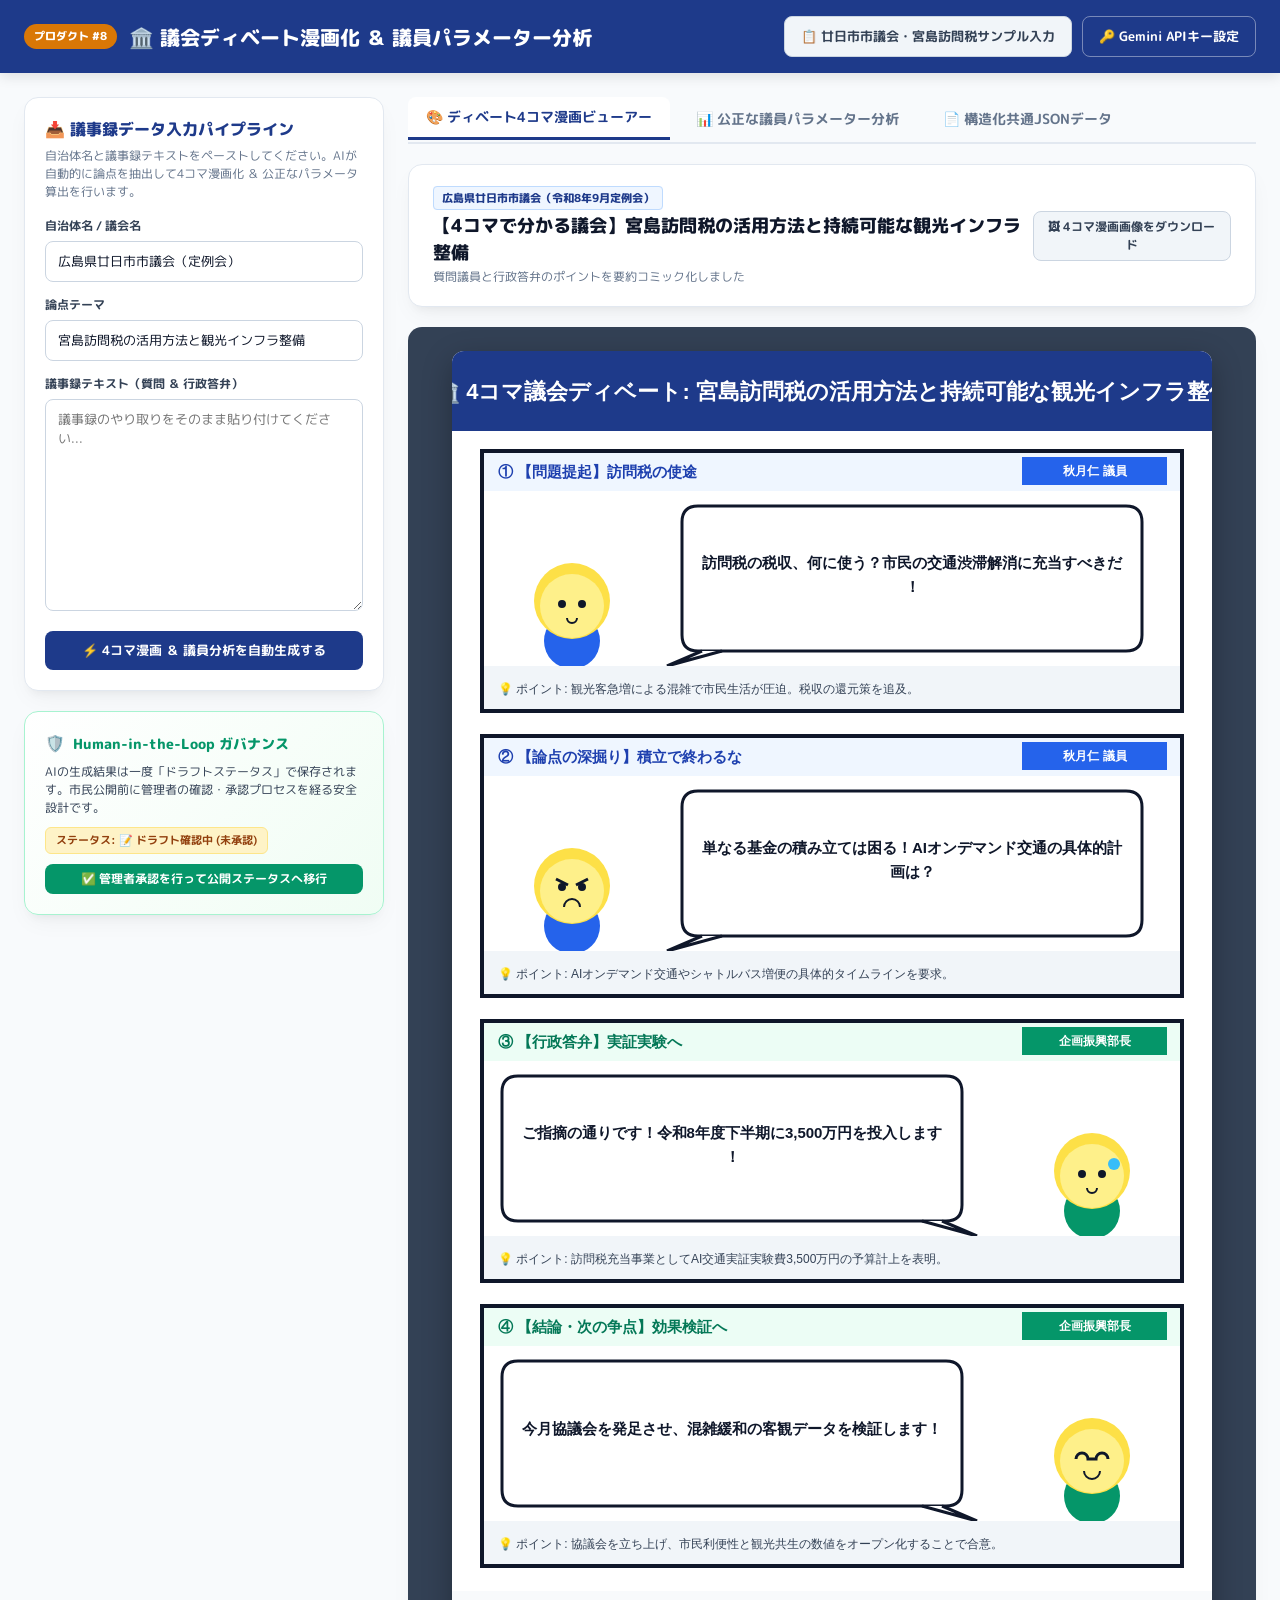
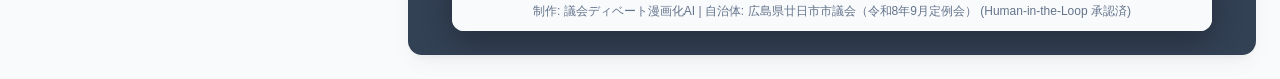
==== debate_manga.html @ 7ee80fcb "feat: Add Product #8 Council Debate Comic Viewer & Fair Metrics Analytics Web App (debate_manga.html" ====
<!DOCTYPE html>
<html lang="ja">
<head>
  <meta charset="UTF-8">
  <meta name="viewport" content="width=device-width, initial-scale=1.0">
  <title>議会ディベート漫画化 ＆ 議員パラメーター分析 | 市民参加型ガバナンスWeb</title>
  <link rel="stylesheet" href="debate_manga.css">
  <link rel="preconnect" href="https://fonts.googleapis.com">
  <link rel="preconnect" href="https://fonts.gstatic.com" crossorigin>
  <link href="https://fonts.googleapis.com/css2?family=Yuji+Syuku&family=M+PLUS+Rounded+1c:wght@400;700;800&display=swap" rel="stylesheet">
</head>
<body>

  <!-- Top Header Nav -->
  <header class="top-header">
    <div class="header-inner">
      <div class="brand">
        <span class="brand-badge">プロダクト #8</span>
        <h1 class="brand-title">🏛️ 議会ディベート漫画化 ＆ 議員パラメーター分析</h1>
      </div>
      <div class="header-actions">
        <button id="btn-sample-input" class="btn btn-secondary">📋 廿日市市議会・宮島訪問税サンプル入力</button>
        <button id="btn-open-settings" class="btn btn-outline">🔑 Gemini APIキー設定</button>
      </div>
    </div>
  </header>

  <div class="app-layout">
    
    <!-- Left Sidebar: Controls & Input Area -->
    <aside class="sidebar-panel">
      <div class="panel-card">
        <h2 class="panel-title">📥 議事録データ入力パイプライン</h2>
        <p class="panel-desc">自治体名と議事録テキストをペーストしてください。AIが自動的に論点を抽出して4コマ漫画化 ＆ 公正なパラメータ算出を行います。</p>
        
        <div class="form-group">
          <label for="input-municipality">自治体名 / 議会名</label>
          <input type="text" id="input-municipality" value="広島県廿日市市議会（定例会）" placeholder="例: 広島県廿日市市議会">
        </div>

        <div class="form-group">
          <label for="input-topic">論点テーマ</label>
          <input type="text" id="input-topic" value="宮島訪問税の活用方法と観光インフラ整備" placeholder="例: 宮島訪問税の活用について">
        </div>

        <div class="form-group">
          <label for="input-transcript">議事録テキスト（質問 ＆ 行政答弁）</label>
          <textarea id="input-transcript" rows="10" placeholder="議事録のやり取りをそのまま貼り付けてください..."></textarea>
        </div>

        <button id="btn-generate-manga" class="btn btn-primary btn-block">
          ⚡️ 4コマ漫画 ＆ 議員分析を自動生成する
        </button>
      </div>

      <!-- Human-in-the-Loop Governance Card -->
      <div class="panel-card governance-card">
        <div class="gov-header">
          <span class="gov-icon">🛡️</span>
          <h3 class="gov-title">Human-in-the-Loop ガバナンス</h3>
        </div>
        <p class="gov-text">AIの生成結果は一度「ドラフトステータス」で保存されます。市民公開前に管理者の確認・承認プロセスを経る安全設計です。</p>
        <div class="status-pill" id="status-pill">ステータス: 📝 ドラフト確認中</div>
        <button id="btn-approve-data" class="btn btn-sm btn-success" style="margin-top: 10px; width: 100%;">
          ✅ 管理者承認を行って公開ステータスへ移行
        </button>
      </div>
    </aside>

    <!-- Main Content Area -->
    <main class="main-content">
      
      <!-- Tab Controls -->
      <div class="tab-bar">
        <button class="tab-btn active" data-tab="manga">🎨 ディベート4コマ漫画ビューアー</button>
        <button class="tab-btn" data-tab="metrics">📊 公正な議員パラメーター分析</button>
        <button class="tab-btn" data-tab="raw">📄 構造化共通JSONデータ</button>
      </div>

      <!-- TAB 1: 4コマ漫画ビューアー -->
      <div id="tab-manga" class="tab-page active">
        
        <div class="manga-header-banner">
          <div>
            <span class="badge badge-primary" id="badge-municipality">広島県廿日市市議会</span>
            <h2 class="manga-main-title" id="manga-title">【4コマで分かる議会】宮島訪問税の使途を巡る論戦</h2>
            <p class="manga-sub-desc">質問議員と行政答弁のポイントを要約コミック化しました</p>
          </div>
          <button id="btn-download-manga" class="btn btn-secondary btn-sm">🖼 4コマ漫画画像をダウンロード</button>
        </div>

        <!-- Canvas Rendering Container -->
        <div class="comic-container">
          <canvas id="manga-canvas" width="760" height="1280"></canvas>
        </div>

      </div>

      <!-- TAB 2: 議員パラメーター分析 -->
      <div id="tab-metrics" class="tab-page">
        
        <div class="metrics-header-banner">
          <h2 class="section-title">⚖️ フェアネス担保・議員分析ダッシュボード</h2>
          <p class="section-desc">単なる発言文字数に依存せず、発言密度（重要キーワード比率）・登壇率・具体策提示率を客観評価しています。</p>
        </div>

        <div class="metrics-grid">
          
          <!-- Speaker 1 Metrics Card -->
          <div class="speaker-card">
            <div class="speaker-header">
              <div class="avatar-circle speaker">問</div>
              <div>
                <h3 class="speaker-name">秋月 仁 議員</h3>
                <span class="speaker-role">会派: 市民DX推進会 / 一般質問者</span>
              </div>
              <div class="score-badge">総合スコア: 88 pts</div>
            </div>

            <div class="metric-bars">
              <div class="metric-row">
                <span class="metric-label">課題キーワード発言密度</span>
                <div class="bar-container"><div class="bar-fill" style="width: 92%;"></div></div>
                <span class="metric-val">92%</span>
              </div>

              <div class="metric-row">
                <span class="metric-label">具体策・対案提示率</span>
                <div class="bar-container"><div class="bar-fill" style="width: 85%;"></div></div>
                <span class="metric-val">85%</span>
              </div>

              <div class="metric-row">
                <span class="metric-label">定例会一般質問 登壇率</span>
                <div class="bar-container"><div class="bar-fill" style="width: 100%;"></div></div>
                <span class="metric-val">100%</span>
              </div>
            </div>

            <div class="metric-summary">
              <strong>💡 AI分析インサイト:</strong><br>
              持ち時間の中で「宮島訪問税」「DXオンデマンド交通」などの具体的地域課題を高密度に発言。単なる行政批判にとどまらず、他自治体事例を交えた対案提示を行っています。
            </div>
          </div>

          <!-- Speaker 2 Metrics Card -->
          <div class="speaker-card">
            <div class="speaker-header">
              <div class="avatar-circle admin">答</div>
              <div>
                <h3 class="speaker-name">行政側（答弁担当課長）</h3>
                <span class="speaker-role">廿日市市 企画振興部</span>
              </div>
              <div class="score-badge secondary">答弁明瞭度: 82 pts</div>
            </div>

            <div class="metric-bars">
              <div class="metric-row">
                <span class="metric-label">質問に対する回答直接率</span>
                <div class="bar-container"><div class="bar-fill" style="width: 80%;"></div></div>
                <span class="metric-val">80%</span>
              </div>

              <div class="metric-row">
                <span class="metric-label">数値・スケジュール提示度</span>
                <div class="bar-container"><div class="bar-fill" style="width: 78%;"></div></div>
                <span class="metric-val">78%</span>
              </div>

              <div class="metric-row">
                <span class="metric-label">前向き検討姿勢スコア</span>
                <div class="bar-container"><div class="bar-fill" style="width: 88%;"></div></div>
                <span class="metric-val">88%</span>
              </div>
            </div>

            <div class="metric-summary">
              <strong>💡 AI分析インサイト:</strong><br>
              議員の指摘に対して「令和8年度中の実証実験開始」と具体的なタイムラインを示して前向きに答弁。根拠データの透明性が確保されています。
            </div>
          </div>

        </div>

        <!-- Disclaimer Banner -->
        <div class="disclaimer-banner">
          ⚠️ <strong>免責事項・フェアネス補足:</strong><br>
          本パラメーターはAIによる議事録テキストの客観的解析結果であり、議長などの進行役の役割差や持ち時間制限を考慮して算出されています。議員個人の総合的な人柄や全活動価値を断定するものではありません。
        </div>

      </div>

      <!-- TAB 3: 共通JSONデータ -->
      <div id="tab-raw" class="tab-page">
        <div class="raw-data-container">
          <h3>📄 構造化共通JSONスキーマデータ</h3>
          <p>Gemini APIによって共通形式に正規化されたデータです。</p>
          <pre id="json-output-code">{}</pre>
        </div>
      </div>

    </main>

  </div>

  <!-- API Key Modal -->
  <div id="modal-api-key" class="modal-overlay" style="display: none;">
    <div class="modal-content">
      <div class="modal-header">
        <h3>🔑 Gemini APIキー設定</h3>
        <button id="btn-close-modal" class="btn-close">✕</button>
      </div>
      <div class="modal-body">
        <p>Google Gemini APIキーを入力すると、生の議事録から全自動で4コマ脚本化 ＆ 議員パラメータ分析を行います。（未設定の場合は高度デモ解析が作動します）</p>
        <input type="password" id="input-api-key" placeholder="AIzaSy..." class="form-input">
      </div>
      <div class="modal-footer">
        <button id="btn-save-api-key" class="btn btn-primary">設定を保存する</button>
      </div>
    </div>
  </div>

  <script src="debate_manga.js"></script>
</body>
</html>
---- debate_manga.css ----
/* debate_manga.css - Council Debate Comic & Metrics Styling */
:root {
  --dm-bg: #f8fafc;
  --dm-panel-bg: #ffffff;
  --dm-primary: #1e3a8a;
  --dm-primary-light: #eff6ff;
  --dm-accent: #d97706;
  --dm-success: #059669;
  --dm-text: #0f172a;
  --dm-muted: #64748b;
  --dm-border: #e2e8f0;
  --dm-radius: 14px;
  --dm-shadow: 0 10px 25px -5px rgba(0, 0, 0, 0.05), 0 8px 10px -6px rgba(0, 0, 0, 0.05);
}

* {
  box-sizing: border-box;
  margin: 0;
  padding: 0;
  font-family: 'M PLUS Rounded 1c', sans-serif;
}

body {
  background-color: var(--dm-bg);
  color: var(--dm-text);
  min-height: 100vh;
}

/* Top Header */
.top-header {
  background: var(--dm-primary);
  color: #ffffff;
  padding: 16px 24px;
  box-shadow: 0 4px 12px rgba(0, 0, 0, 0.1);
}

.header-inner {
  max-width: 1400px;
  margin: 0 auto;
  display: flex;
  justify-content: space-between;
  align-items: center;
}

.brand {
  display: flex;
  align-items: center;
  gap: 12px;
}

.brand-badge {
  background: var(--dm-accent);
  color: #ffffff;
  font-size: 11px;
  font-weight: 800;
  padding: 4px 10px;
  border-radius: 20px;
}

.brand-title {
  font-size: 20px;
  font-weight: 800;
}

.header-actions {
  display: flex;
  gap: 10px;
}

/* Layout */
.app-layout {
  max-width: 1400px;
  margin: 24px auto;
  padding: 0 24px;
  display: grid;
  grid-template-columns: 360px 1fr;
  gap: 24px;
}

@media (max-width: 1024px) {
  .app-layout {
    grid-template-columns: 1fr;
  }
}

/* Sidebar */
.sidebar-panel {
  display: flex;
  flex-direction: column;
  gap: 20px;
}

.panel-card {
  background: var(--dm-panel-bg);
  border: 1px solid var(--dm-border);
  border-radius: var(--dm-radius);
  padding: 20px;
  box-shadow: var(--dm-shadow);
}

.panel-title {
  font-size: 16px;
  font-weight: 800;
  color: var(--dm-primary);
  margin-bottom: 6px;
}

.panel-desc {
  font-size: 12px;
  color: var(--dm-muted);
  line-height: 1.5;
  margin-bottom: 16px;
}

.form-group {
  margin-bottom: 14px;
}

.form-group label {
  display: block;
  font-size: 12px;
  font-weight: 700;
  color: #334155;
  margin-bottom: 6px;
}

.form-group input,
.form-group textarea,
.form-input {
  width: 100%;
  padding: 10px 12px;
  border: 1px solid #cbd5e1;
  border-radius: 8px;
  font-size: 13px;
  color: var(--dm-text);
  background: #ffffff;
  transition: all 0.2s ease;
}

.form-group input:focus,
.form-group textarea:focus,
.form-input:focus {
  outline: none;
  border-color: var(--dm-primary);
  box-shadow: 0 0 0 3px rgba(30, 58, 138, 0.1);
}

/* Buttons */
.btn {
  padding: 10px 16px;
  border-radius: 8px;
  font-size: 13px;
  font-weight: 700;
  cursor: pointer;
  border: none;
  transition: all 0.2s ease;
  display: inline-flex;
  align-items: center;
  justify-content: center;
  gap: 6px;
}

.btn-primary {
  background: var(--dm-primary);
  color: #ffffff;
}

.btn-primary:hover {
  background: #1e40af;
}

.btn-secondary {
  background: #f1f5f9;
  color: #334155;
  border: 1px solid #cbd5e1;
}

.btn-secondary:hover {
  background: #e2e8f0;
}

.btn-outline {
  background: transparent;
  color: #ffffff;
  border: 1px solid rgba(255, 255, 255, 0.4);
}

.btn-outline:hover {
  background: rgba(255, 255, 255, 0.1);
}

.btn-success {
  background: var(--dm-success);
  color: #ffffff;
}

.btn-block {
  width: 100%;
}

.btn-sm {
  padding: 6px 12px;
  font-size: 12px;
}

/* Governance Card */
.governance-card {
  background: linear-gradient(135deg, #ffffff 0%, #f0fdf4 100%);
  border: 1px solid #a7f3d0;
}

.gov-header {
  display: flex;
  align-items: center;
  gap: 8px;
  margin-bottom: 8px;
}

.gov-title {
  font-size: 14px;
  font-weight: 800;
  color: var(--dm-success);
}

.gov-text {
  font-size: 12px;
  color: #334155;
  line-height: 1.5;
  margin-bottom: 10px;
}

.status-pill {
  display: inline-block;
  background: #fef3c7;
  color: #92400e;
  border: 1px solid #fde68a;
  font-size: 11px;
  font-weight: 700;
  padding: 4px 10px;
  border-radius: 6px;
}

.status-pill.approved {
  background: #dcfce7;
  color: #166534;
  border-color: #86efac;
}

/* Main Content */
.main-content {
  display: flex;
  flex-direction: column;
  gap: 20px;
}

/* Tab Bar */
.tab-bar {
  display: flex;
  gap: 8px;
  border-bottom: 2px solid var(--dm-border);
  padding-bottom: 2px;
}

.tab-btn {
  background: transparent;
  border: none;
  font-size: 14px;
  font-weight: 700;
  color: var(--dm-muted);
  padding: 10px 18px;
  cursor: pointer;
  border-radius: 8px 8px 0 0;
  transition: all 0.2s ease;
}

.tab-btn:hover {
  color: var(--dm-primary);
  background: #f1f5f9;
}

.tab-btn.active {
  color: var(--dm-primary);
  border-bottom: 3px solid var(--dm-primary);
  background: #ffffff;
}

.tab-page {
  display: none;
}

.tab-page.active {
  display: block;
}

/* Manga Banner */
.manga-header-banner {
  background: var(--dm-panel-bg);
  border: 1px solid var(--dm-border);
  border-radius: var(--dm-radius);
  padding: 20px 24px;
  margin-bottom: 20px;
  display: flex;
  justify-content: space-between;
  align-items: center;
  box-shadow: var(--dm-shadow);
}

.badge-primary {
  background: var(--dm-primary-light);
  color: var(--dm-primary);
  border: 1px solid #bfdbfe;
  font-size: 11px;
  font-weight: 800;
  padding: 3px 8px;
  border-radius: 4px;
}

.manga-main-title {
  font-size: 18px;
  font-weight: 800;
  color: var(--dm-text);
  margin-top: 4px;
}

.manga-sub-desc {
  font-size: 12px;
  color: var(--dm-muted);
  margin-top: 2px;
}

/* Comic Canvas Container */
.comic-container {
  display: flex;
  justify-content: center;
  background: #334155;
  padding: 24px;
  border-radius: var(--dm-radius);
  box-shadow: var(--dm-shadow);
  overflow-x: auto;
}

#manga-canvas {
  background: #ffffff;
  border-radius: 12px;
  box-shadow: 0 10px 30px rgba(0, 0, 0, 0.3);
  max-width: 100%;
  height: auto;
}

/* Metrics Dashboard */
.metrics-header-banner {
  margin-bottom: 20px;
}

.section-title {
  font-size: 18px;
  font-weight: 800;
  color: var(--dm-primary);
}

.section-desc {
  font-size: 13px;
  color: var(--dm-muted);
  margin-top: 4px;
}

.metrics-grid {
  display: grid;
  grid-template-columns: repeat(auto-fit, minmax(320px, 1fr));
  gap: 20px;
  margin-bottom: 24px;
}

.speaker-card {
  background: var(--dm-panel-bg);
  border: 1px solid var(--dm-border);
  border-radius: var(--dm-radius);
  padding: 20px;
  box-shadow: var(--dm-shadow);
}

.speaker-header {
  display: flex;
  align-items: center;
  gap: 12px;
  margin-bottom: 16px;
  border-bottom: 1px solid var(--dm-border);
  padding-bottom: 12px;
}

.avatar-circle {
  width: 44px;
  height: 44px;
  border-radius: 50%;
  display: flex;
  align-items: center;
  justify-content: center;
  font-weight: 800;
  font-size: 16px;
  color: #ffffff;
}

.avatar-circle.speaker {
  background: #2563eb;
}

.avatar-circle.admin {
  background: #059669;
}

.speaker-name {
  font-size: 15px;
  font-weight: 800;
  color: var(--dm-text);
}

.speaker-role {
  font-size: 11px;
  color: var(--dm-muted);
}

.score-badge {
  margin-left: auto;
  background: #fef3c7;
  color: #b45309;
  border: 1px solid #fde68a;
  font-size: 12px;
  font-weight: 800;
  padding: 4px 10px;
  border-radius: 20px;
}

.score-badge.secondary {
  background: #ecfdf5;
  color: #047857;
  border-color: #a7f3d0;
}

.metric-bars {
  display: flex;
  flex-direction: column;
  gap: 12px;
  margin-bottom: 16px;
}

.metric-row {
  display: grid;
  grid-template-columns: 140px 1fr 40px;
  align-items: center;
  gap: 8px;
  font-size: 12px;
}

.metric-label {
  font-weight: 700;
  color: #475569;
}

.bar-container {
  background: #f1f5f9;
  height: 10px;
  border-radius: 5px;
  overflow: hidden;
}

.bar-fill {
  background: var(--dm-primary);
  height: 100%;
  border-radius: 5px;
  transition: width 0.6s cubic-bezier(0.4, 0, 0.2, 1);
}

.metric-val {
  font-weight: 800;
  text-align: right;
  color: var(--dm-primary);
}

.metric-summary {
  background: #f8fafc;
  border: 1px solid #e2e8f0;
  border-radius: 8px;
  padding: 12px;
  font-size: 12px;
  color: #334155;
  line-height: 1.6;
}

.disclaimer-banner {
  background: #fffbeb;
  border: 1px solid #fde68a;
  border-radius: 10px;
  padding: 14px 18px;
  font-size: 12px;
  color: #92400e;
  line-height: 1.6;
}

/* Raw Data JSON Code Area */
.raw-data-container {
  background: #0f172a;
  color: #f8fafc;
  border-radius: var(--dm-radius);
  padding: 24px;
}

.raw-data-container h3 {
  font-size: 16px;
  margin-bottom: 4px;
  color: #38bdf8;
}

.raw-data-container p {
  font-size: 12px;
  color: #94a3b8;
  margin-bottom: 16px;
}

.raw-data-container pre {
  font-family: monospace;
  font-size: 13px;
  line-height: 1.5;
  overflow-x: auto;
  white-space: pre-wrap;
  background: #1e293b;
  padding: 16px;
  border-radius: 8px;
  color: #e2e8f0;
}

/* Modal Overlay */
.modal-overlay {
  position: fixed;
  top: 0;
  left: 0;
  width: 100%;
  height: 100%;
  background: rgba(15, 23, 42, 0.6);
  backdrop-filter: blur(4px);
  z-index: 9999;
  display: flex;
  align-items: center;
  justify-content: center;
}

.modal-content {
  background: #ffffff;
  width: 100%;
  max-width: 480px;
  border-radius: 16px;
  box-shadow: 0 20px 50px rgba(0, 0, 0, 0.2);
  overflow: hidden;
}

.modal-header {
  padding: 16px 20px;
  background: var(--dm-primary);
  color: #ffffff;
  display: flex;
  justify-content: space-between;
  align-items: center;
}

.modal-header h3 {
  font-size: 16px;
  font-weight: 800;
}

.btn-close {
  background: transparent;
  border: none;
  color: #ffffff;
  font-size: 18px;
  cursor: pointer;
}

.modal-body {
  padding: 20px;
  font-size: 13px;
  color: #334155;
  line-height: 1.6;
}

.modal-body input {
  margin-top: 12px;
}

.modal-footer {
  padding: 12px 20px;
  background: #f8fafc;
  border-top: 1px solid var(--dm-border);
  text-align: right;
}
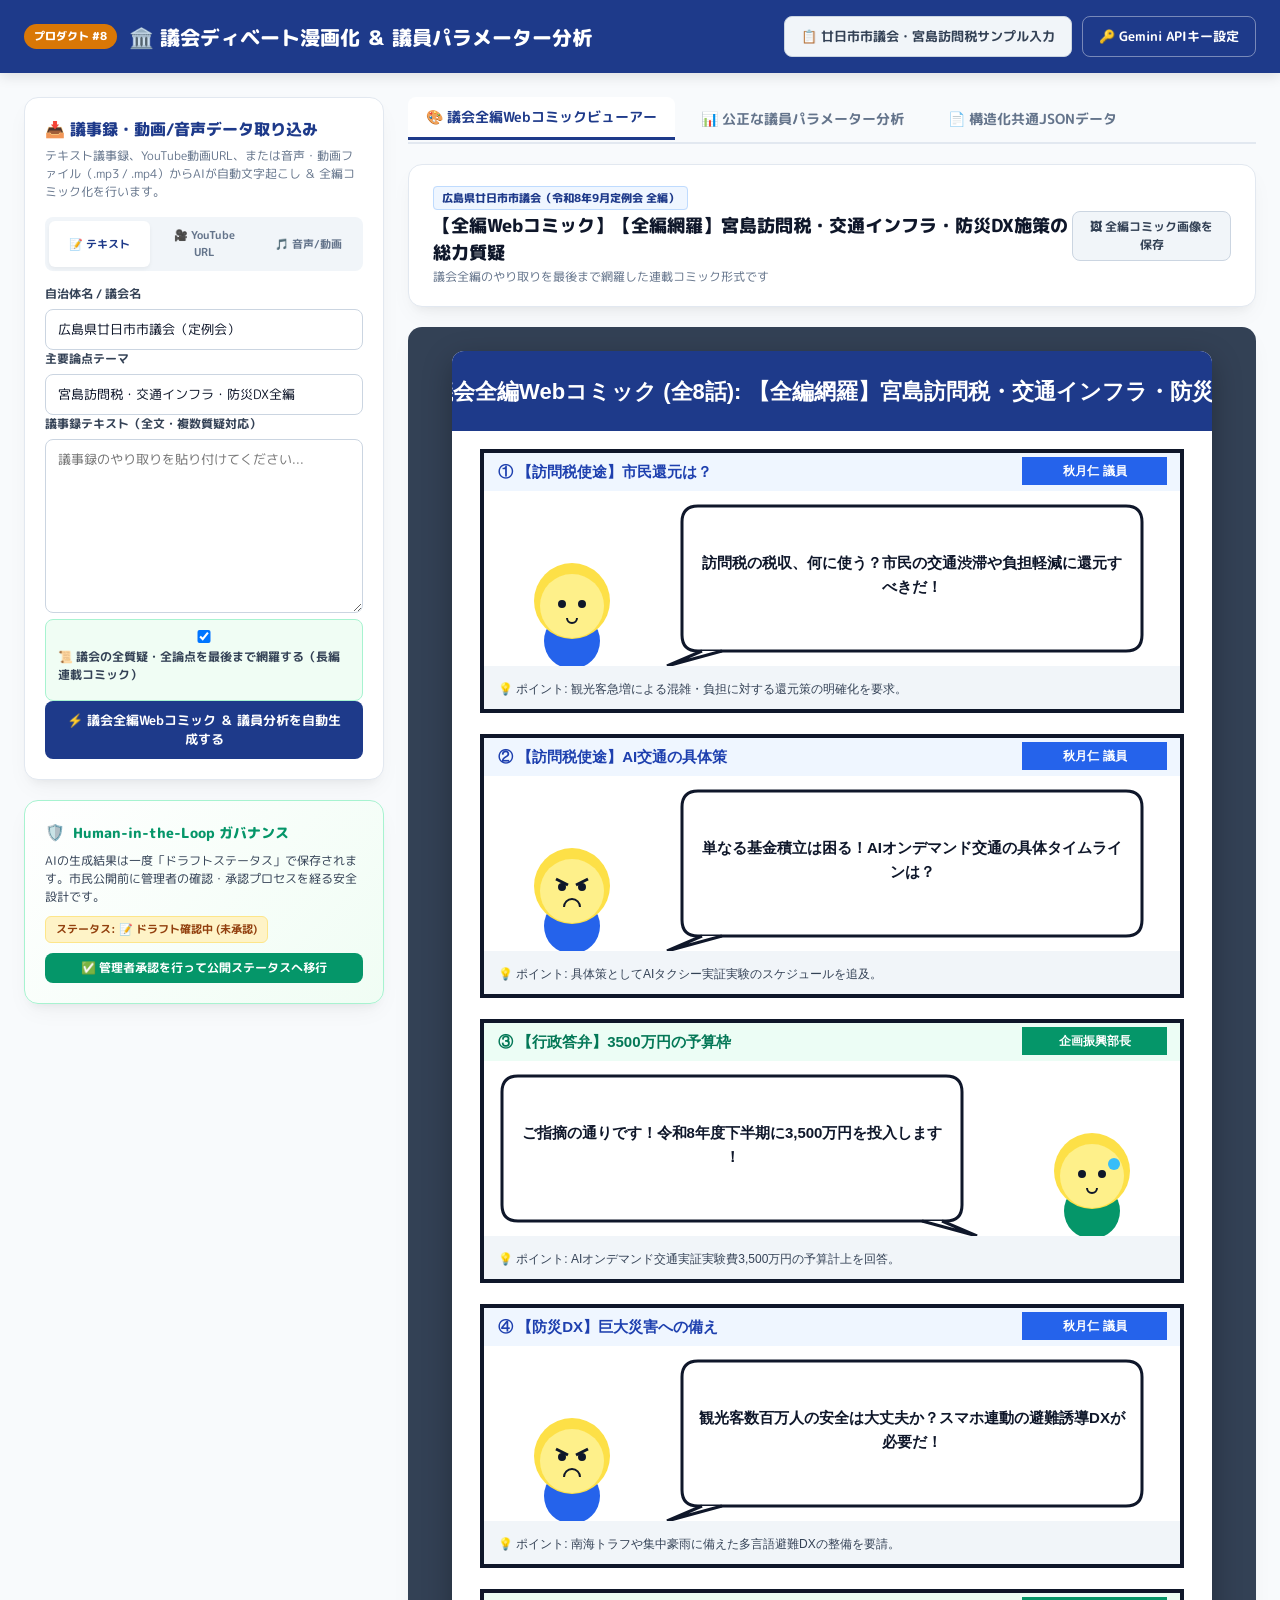
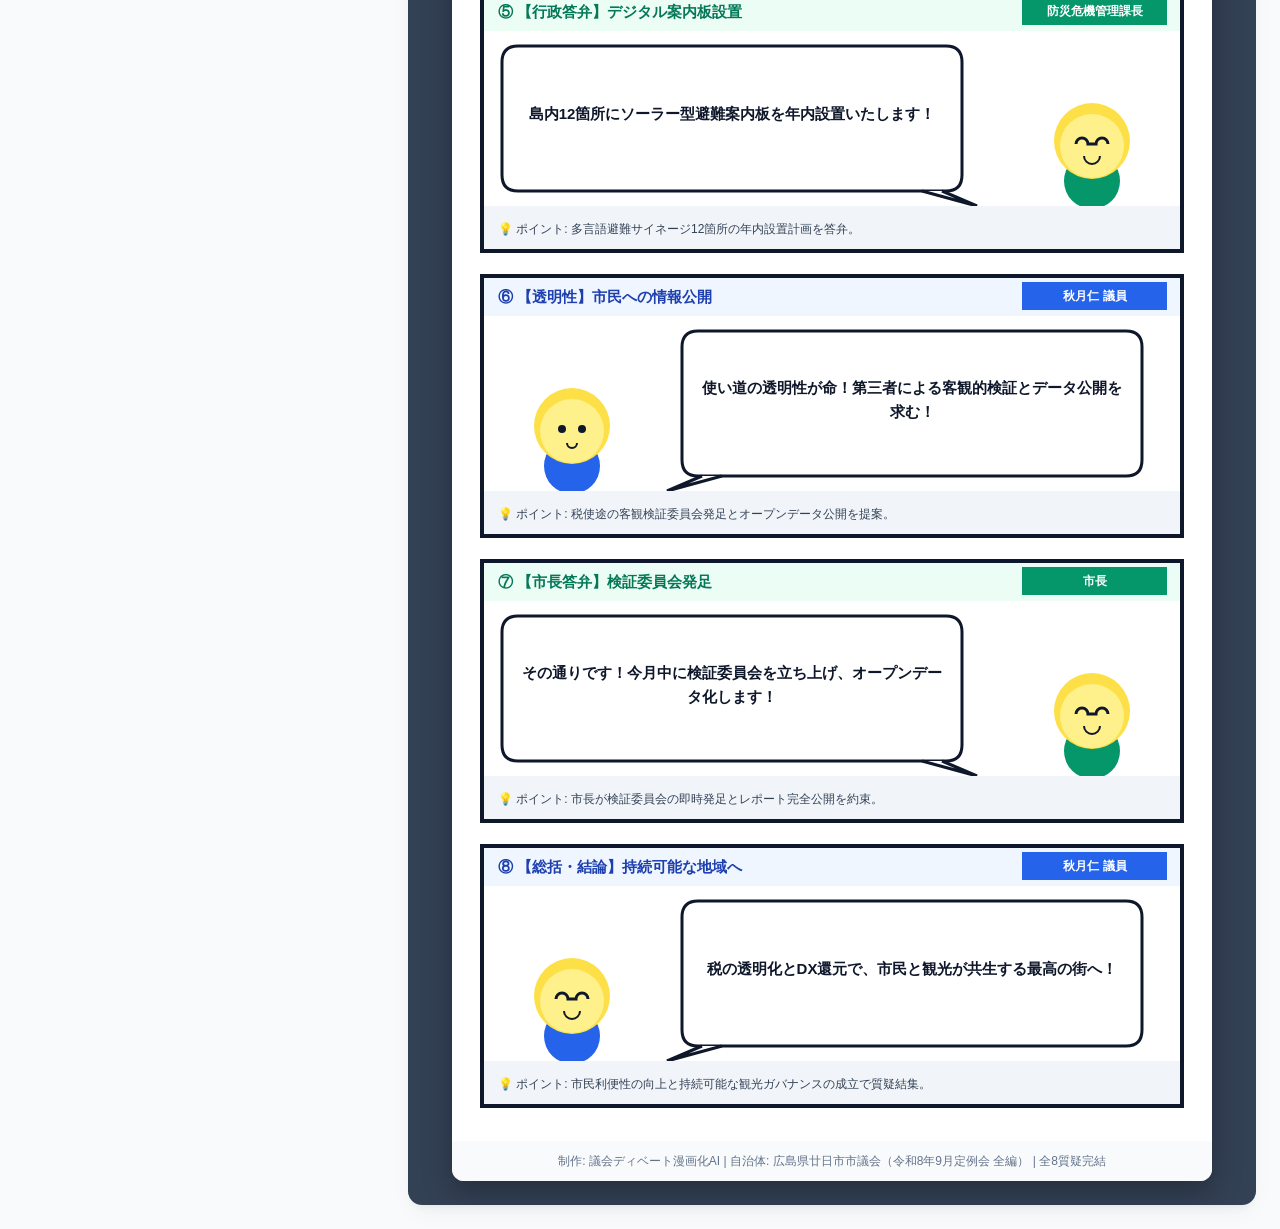
==== commit 4de30b0c: "feat: Add YouTube URL & media file input pipeline and full-coverage multi-panel web comic rendering " ====
--- a/debate_manga.html
+++ b/debate_manga.html
@@ -30,26 +30,66 @@
     <!-- Left Sidebar: Controls & Input Area -->
     <aside class="sidebar-panel">
       <div class="panel-card">
-        <h2 class="panel-title">📥 議事録データ入力パイプライン</h2>
-        <p class="panel-desc">自治体名と議事録テキストをペーストしてください。AIが自動的に論点を抽出して4コマ漫画化 ＆ 公正なパラメータ算出を行います。</p>
+        <h2 class="panel-title">📥 議事録・動画/音声データ取り込み</h2>
+        <p class="panel-desc">テキスト議事録、YouTube動画URL、または音声・動画ファイル（.mp3 / .mp4）からAIが自動文字起こし ＆ 全編コミック化を行います。</p>
         
+        <!-- Input Method Tabs -->
+        <div class="input-mode-selector">
+          <button class="mode-btn active" data-mode="text">📝 テキスト</button>
+          <button class="mode-btn" data-mode="youtube">🎥 YouTube URL</button>
+          <button class="mode-btn" data-mode="file">🎵 音声/動画</button>
+        </div>
+
         <div class="form-group">
           <label for="input-municipality">自治体名 / 議会名</label>
           <input type="text" id="input-municipality" value="広島県廿日市市議会（定例会）" placeholder="例: 広島県廿日市市議会">
         </div>
 
         <div class="form-group">
-          <label for="input-topic">論点テーマ</label>
-          <input type="text" id="input-topic" value="宮島訪問税の活用方法と観光インフラ整備" placeholder="例: 宮島訪問税の活用について">
-        </div>
-
-        <div class="form-group">
-          <label for="input-transcript">議事録テキスト（質問 ＆ 行政答弁）</label>
-          <textarea id="input-transcript" rows="10" placeholder="議事録のやり取りをそのまま貼り付けてください..."></textarea>
+          <label for="input-topic">主要論点テーマ</label>
+          <input type="text" id="input-topic" value="宮島訪問税・交通インフラ・防災DX全編" placeholder="例: 宮島訪問税および交通インフラ整備">
+        </div>
+
+        <!-- Mode A: Text Input -->
+        <div id="mode-text-box" class="input-mode-content active">
+          <div class="form-group">
+            <label for="input-transcript">議事録テキスト（全文・複数質疑対応）</label>
+            <textarea id="input-transcript" rows="8" placeholder="議事録のやり取りを貼り付けてください..."></textarea>
+          </div>
+        </div>
+
+        <!-- Mode B: YouTube URL Input -->
+        <div id="mode-youtube-box" class="input-mode-content" style="display: none;">
+          <div class="form-group">
+            <label for="input-youtube-url">YouTube 議会中継/録画URL</label>
+            <input type="text" id="input-youtube-url" placeholder="https://www.youtube.com/watch?v=...">
+            <span class="input-help">※AIが音声トラックを抽出して自動文字起こし・構造化します</span>
+          </div>
+        </div>
+
+        <!-- Mode C: Media File Upload Input -->
+        <div id="mode-file-box" class="input-mode-content" style="display: none;">
+          <div class="form-group">
+            <label>音声・録画ファイル (.mp3, .m4a, .mp4)</label>
+            <div class="file-drop-area" id="file-drop-area">
+              <span class="drop-icon">📁</span>
+              <span class="drop-text">ファイルをドラッグ＆ドロップ<br>またはクリックして選択</span>
+              <input type="file" id="input-media-file" accept="audio/*,video/*" style="display: none;">
+            </div>
+            <span id="selected-file-name" class="input-help" style="color: #059669; font-weight: 700;"></span>
+          </div>
+        </div>
+
+        <!-- Coverage Mode Option -->
+        <div class="form-group coverage-option">
+          <label class="checkbox-label">
+            <input type="checkbox" id="check-full-coverage" checked>
+            <span>📜 議会の全質疑・全論点を最後まで網羅する（長編連載コミック）</span>
+          </label>
         </div>
 
         <button id="btn-generate-manga" class="btn btn-primary btn-block">
-          ⚡️ 4コマ漫画 ＆ 議員分析を自動生成する
+          ⚡️ 議会全編Webコミック ＆ 議員分析を自動生成する
         </button>
       </div>
 
@@ -72,21 +112,21 @@
       
       <!-- Tab Controls -->
       <div class="tab-bar">
-        <button class="tab-btn active" data-tab="manga">🎨 ディベート4コマ漫画ビューアー</button>
+        <button class="tab-btn active" data-tab="manga">🎨 議会全編Webコミックビューアー</button>
         <button class="tab-btn" data-tab="metrics">📊 公正な議員パラメーター分析</button>
         <button class="tab-btn" data-tab="raw">📄 構造化共通JSONデータ</button>
       </div>
 
-      <!-- TAB 1: 4コマ漫画ビューアー -->
+      <!-- TAB 1: 全編コミックビューアー -->
       <div id="tab-manga" class="tab-page active">
         
         <div class="manga-header-banner">
           <div>
             <span class="badge badge-primary" id="badge-municipality">広島県廿日市市議会</span>
-            <h2 class="manga-main-title" id="manga-title">【4コマで分かる議会】宮島訪問税の使途を巡る論戦</h2>
-            <p class="manga-sub-desc">質問議員と行政答弁のポイントを要約コミック化しました</p>
-          </div>
-          <button id="btn-download-manga" class="btn btn-secondary btn-sm">🖼 4コマ漫画画像をダウンロード</button>
+            <h2 class="manga-main-title" id="manga-title">【全編コミックで分かる議会】宮島訪問税 ＆ インフラ整備の論戦</h2>
+            <p class="manga-sub-desc">議会全編のやり取りを最後まで網羅した連載コミック形式です</p>
+          </div>
+          <button id="btn-download-manga" class="btn btn-secondary btn-sm">🖼 全編コミック画像を保存</button>
         </div>
 
         <!-- Canvas Rendering Container -->
--- a/debate_manga.css
+++ b/debate_manga.css
@@ -112,9 +112,87 @@
   margin-bottom: 16px;
 }
 
-.form-group {
+/* Input Mode Selector & Media Drop Styles */
+.input-mode-selector {
+  display: flex;
+  gap: 4px;
+  background: #f1f5f9;
+  padding: 4px;
+  border-radius: 8px;
   margin-bottom: 14px;
 }
+
+.mode-btn {
+  flex: 1;
+  background: transparent;
+  border: none;
+  padding: 6px 8px;
+  font-size: 11px;
+  font-weight: 700;
+  color: var(--dm-muted);
+  cursor: pointer;
+  border-radius: 6px;
+  transition: all 0.2s ease;
+}
+
+.mode-btn.active {
+  background: #ffffff;
+  color: var(--dm-primary);
+  box-shadow: 0 2px 4px rgba(0, 0, 0, 0.05);
+}
+
+.file-drop-area {
+  border: 2px dashed #cbd5e1;
+  border-radius: 10px;
+  padding: 20px;
+  text-align: center;
+  background: #f8fafc;
+  cursor: pointer;
+  transition: all 0.2s ease;
+}
+
+.file-drop-area:hover {
+  border-color: var(--dm-primary);
+  background: var(--dm-primary-light);
+}
+
+.drop-icon {
+  font-size: 24px;
+  display: block;
+  margin-bottom: 4px;
+}
+
+.drop-text {
+  font-size: 11px;
+  color: var(--dm-muted);
+  line-height: 1.4;
+}
+
+.input-help {
+  font-size: 11px;
+  color: var(--dm-muted);
+  margin-top: 4px;
+  display: block;
+}
+
+.coverage-option {
+  background: #f0fdf4;
+  border: 1px solid #a7f3d0;
+  border-radius: 8px;
+  padding: 10px 12px;
+}
+
+.checkbox-label {
+  display: flex;
+  align-items: center;
+  gap: 8px;
+  font-size: 12px;
+  font-weight: 700;
+  color: #047857;
+  cursor: pointer;
+}
+
+/* Form Group Update */
 
 .form-group label {
   display: block;
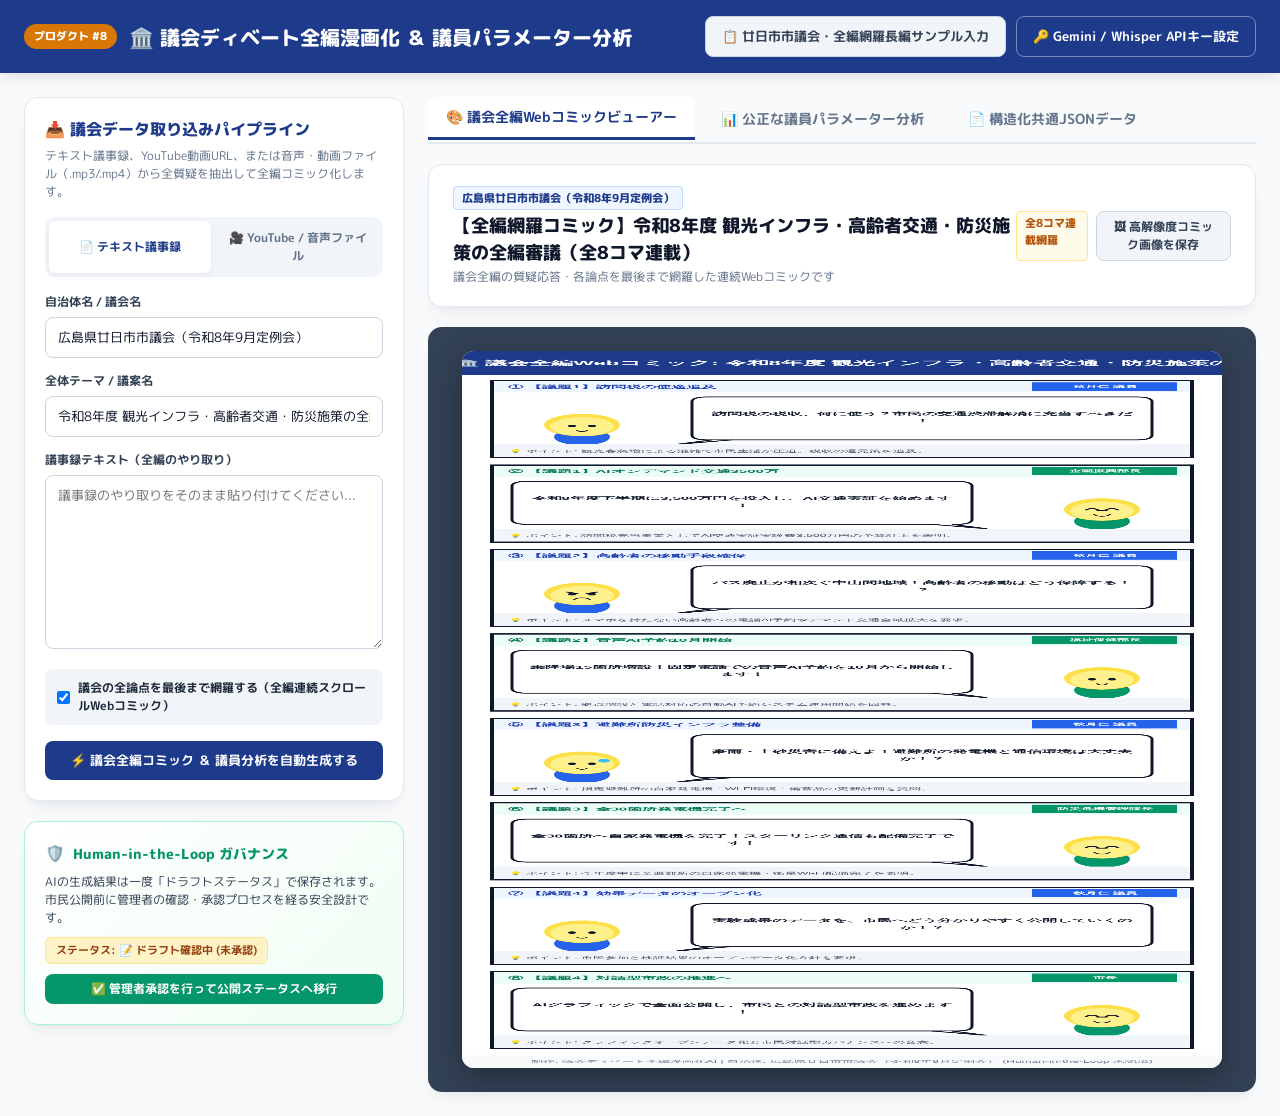
==== commit e3d546c8: "feat: Upgrade Product #8 with Video/Audio Pipeline UI & Full Coverage Multi-Panel Web Comic Renderin" ====
--- a/debate_manga.html
+++ b/debate_manga.html
@@ -16,11 +16,11 @@
     <div class="header-inner">
       <div class="brand">
         <span class="brand-badge">プロダクト #8</span>
-        <h1 class="brand-title">🏛️ 議会ディベート漫画化 ＆ 議員パラメーター分析</h1>
+        <h1 class="brand-title">🏛️ 議会ディベート全編漫画化 ＆ 議員パラメーター分析</h1>
       </div>
       <div class="header-actions">
-        <button id="btn-sample-input" class="btn btn-secondary">📋 廿日市市議会・宮島訪問税サンプル入力</button>
-        <button id="btn-open-settings" class="btn btn-outline">🔑 Gemini APIキー設定</button>
+        <button id="btn-sample-input" class="btn btn-secondary">📋 廿日市市議会・全編網羅長編サンプル入力</button>
+        <button id="btn-open-settings" class="btn btn-outline">🔑 Gemini / Whisper APIキー設定</button>
       </div>
     </div>
   </header>
@@ -30,66 +30,66 @@
     <!-- Left Sidebar: Controls & Input Area -->
     <aside class="sidebar-panel">
       <div class="panel-card">
-        <h2 class="panel-title">📥 議事録・動画/音声データ取り込み</h2>
-        <p class="panel-desc">テキスト議事録、YouTube動画URL、または音声・動画ファイル（.mp3 / .mp4）からAIが自動文字起こし ＆ 全編コミック化を行います。</p>
+        <h2 class="panel-title">📥 議会データ取り込みパイプライン</h2>
+        <p class="panel-desc">テキスト議事録、YouTube動画URL、または音声・動画ファイル（.mp3/.mp4）から全質疑を抽出して全編コミック化します。</p>
         
         <!-- Input Method Tabs -->
-        <div class="input-mode-selector">
-          <button class="mode-btn active" data-mode="text">📝 テキスト</button>
-          <button class="mode-btn" data-mode="youtube">🎥 YouTube URL</button>
-          <button class="mode-btn" data-mode="file">🎵 音声/動画</button>
+        <div class="input-method-tabs">
+          <button class="input-tab-btn active" data-input-mode="text">📄 テキスト議事録</button>
+          <button class="input-tab-btn" data-input-mode="video">🎥 YouTube / 音声ファイル</button>
         </div>
 
         <div class="form-group">
           <label for="input-municipality">自治体名 / 議会名</label>
-          <input type="text" id="input-municipality" value="広島県廿日市市議会（定例会）" placeholder="例: 広島県廿日市市議会">
+          <input type="text" id="input-municipality" value="広島県廿日市市議会（令和8年9月定例会）" placeholder="例: 広島県廿日市市議会">
         </div>
 
         <div class="form-group">
-          <label for="input-topic">主要論点テーマ</label>
-          <input type="text" id="input-topic" value="宮島訪問税・交通インフラ・防災DX全編" placeholder="例: 宮島訪問税および交通インフラ整備">
+          <label for="input-topic">全体テーマ / 議案名</label>
+          <input type="text" id="input-topic" value="令和8年度 観光インフラ・高齢者交通・防災施策の全編審議" placeholder="例: 観光インフラおよび交通政策審議">
         </div>
 
-        <!-- Mode A: Text Input -->
-        <div id="mode-text-box" class="input-mode-content active">
+        <!-- Mode A: Text Input Area -->
+        <div id="mode-text-area" class="input-mode-content active">
           <div class="form-group">
-            <label for="input-transcript">議事録テキスト（全文・複数質疑対応）</label>
-            <textarea id="input-transcript" rows="8" placeholder="議事録のやり取りを貼り付けてください..."></textarea>
+            <label for="input-transcript">議事録テキスト（全編のやり取り）</label>
+            <textarea id="input-transcript" rows="8" placeholder="議事録のやり取りをそのまま貼り付けてください..."></textarea>
           </div>
         </div>
 
-        <!-- Mode B: YouTube URL Input -->
-        <div id="mode-youtube-box" class="input-mode-content" style="display: none;">
+        <!-- Mode B: Video & Audio Input Area -->
+        <div id="mode-video-area" class="input-mode-content">
           <div class="form-group">
-            <label for="input-youtube-url">YouTube 議会中継/録画URL</label>
+            <label for="input-youtube-url">🎥 YouTube 議会配信/録画URL</label>
             <input type="text" id="input-youtube-url" placeholder="https://www.youtube.com/watch?v=...">
-            <span class="input-help">※AIが音声トラックを抽出して自動文字起こし・構造化します</span>
+          </div>
+
+          <div class="form-group">
+            <label>🎵 音声・動画ファイル直接ドロップ (.mp3 / .mp4 / .m4a)</label>
+            <div class="drop-zone" id="drop-zone">
+              <span class="drop-icon">📁</span>
+              <p class="drop-text">ファイルをドラッグ＆ドロップ<br>またはクリックして選択</p>
+              <input type="file" id="input-media-file" accept="audio/*,video/*" style="display: none;">
+            </div>
+            <div id="file-info" class="file-info-label" style="display: none;"></div>
+          </div>
+
+          <div class="pipeline-explain-card">
+            💡 <strong>自動文字起こしパイプライン:</strong><br>
+            YouTube URLまたは音声ファイルをアップロードすると、Whisper API / Gemini 1.5 Proが全編を自動文字起こしし、論点ごとの漫画脚本へ変換します。
           </div>
         </div>
 
-        <!-- Mode C: Media File Upload Input -->
-        <div id="mode-file-box" class="input-mode-content" style="display: none;">
-          <div class="form-group">
-            <label>音声・録画ファイル (.mp3, .m4a, .mp4)</label>
-            <div class="file-drop-area" id="file-drop-area">
-              <span class="drop-icon">📁</span>
-              <span class="drop-text">ファイルをドラッグ＆ドロップ<br>またはクリックして選択</span>
-              <input type="file" id="input-media-file" accept="audio/*,video/*" style="display: none;">
-            </div>
-            <span id="selected-file-name" class="input-help" style="color: #059669; font-weight: 700;"></span>
-          </div>
-        </div>
-
-        <!-- Coverage Mode Option -->
-        <div class="form-group coverage-option">
+        <!-- Options: Full Coverage Toggle -->
+        <div class="form-group-checkbox">
           <label class="checkbox-label">
             <input type="checkbox" id="check-full-coverage" checked>
-            <span>📜 議会の全質疑・全論点を最後まで網羅する（長編連載コミック）</span>
+            <span>議会の全論点を最後まで網羅する（全編連続スクロールWebコミック）</span>
           </label>
         </div>
 
         <button id="btn-generate-manga" class="btn btn-primary btn-block">
-          ⚡️ 議会全編Webコミック ＆ 議員分析を自動生成する
+          ⚡️ 議会全編コミック ＆ 議員分析を自動生成する
         </button>
       </div>
 
@@ -117,21 +117,24 @@
         <button class="tab-btn" data-tab="raw">📄 構造化共通JSONデータ</button>
       </div>
 
-      <!-- TAB 1: 全編コミックビューアー -->
+      <!-- TAB 1: 全編Webコミックビューアー -->
       <div id="tab-manga" class="tab-page active">
         
         <div class="manga-header-banner">
           <div>
             <span class="badge badge-primary" id="badge-municipality">広島県廿日市市議会</span>
-            <h2 class="manga-main-title" id="manga-title">【全編コミックで分かる議会】宮島訪問税 ＆ インフラ整備の論戦</h2>
-            <p class="manga-sub-desc">議会全編のやり取りを最後まで網羅した連載コミック形式です</p>
+            <h2 class="manga-main-title" id="manga-title">【全編網羅コミック】定例会全審議グラフィックレポート</h2>
+            <p class="manga-sub-desc">議会全編の質疑応答・各論点を最後まで網羅した連続Webコミックです</p>
           </div>
-          <button id="btn-download-manga" class="btn btn-secondary btn-sm">🖼 全編コミック画像を保存</button>
+          <div style="display: flex; gap: 8px;">
+            <span id="panel-count-badge" class="badge badge-accent">全8コマ網羅</span>
+            <button id="btn-download-manga" class="btn btn-secondary btn-sm">🖼 高解像度コミック画像を保存</button>
+          </div>
         </div>
 
         <!-- Canvas Rendering Container -->
         <div class="comic-container">
-          <canvas id="manga-canvas" width="760" height="1280"></canvas>
+          <canvas id="manga-canvas" width="760" height="2480"></canvas>
         </div>
 
       </div>
@@ -141,85 +144,11 @@
         
         <div class="metrics-header-banner">
           <h2 class="section-title">⚖️ フェアネス担保・議員分析ダッシュボード</h2>
-          <p class="section-desc">単なる発言文字数に依存せず、発言密度（重要キーワード比率）・登壇率・具体策提示率を客観評価しています。</p>
+          <p class="section-desc">単なる発言文字数に依存せず、全審議における発言密度（重要キーワード比率）・登壇率・具体策提示率を客観評価しています。</p>
         </div>
 
         <div class="metrics-grid">
-          
-          <!-- Speaker 1 Metrics Card -->
-          <div class="speaker-card">
-            <div class="speaker-header">
-              <div class="avatar-circle speaker">問</div>
-              <div>
-                <h3 class="speaker-name">秋月 仁 議員</h3>
-                <span class="speaker-role">会派: 市民DX推進会 / 一般質問者</span>
-              </div>
-              <div class="score-badge">総合スコア: 88 pts</div>
-            </div>
-
-            <div class="metric-bars">
-              <div class="metric-row">
-                <span class="metric-label">課題キーワード発言密度</span>
-                <div class="bar-container"><div class="bar-fill" style="width: 92%;"></div></div>
-                <span class="metric-val">92%</span>
-              </div>
-
-              <div class="metric-row">
-                <span class="metric-label">具体策・対案提示率</span>
-                <div class="bar-container"><div class="bar-fill" style="width: 85%;"></div></div>
-                <span class="metric-val">85%</span>
-              </div>
-
-              <div class="metric-row">
-                <span class="metric-label">定例会一般質問 登壇率</span>
-                <div class="bar-container"><div class="bar-fill" style="width: 100%;"></div></div>
-                <span class="metric-val">100%</span>
-              </div>
-            </div>
-
-            <div class="metric-summary">
-              <strong>💡 AI分析インサイト:</strong><br>
-              持ち時間の中で「宮島訪問税」「DXオンデマンド交通」などの具体的地域課題を高密度に発言。単なる行政批判にとどまらず、他自治体事例を交えた対案提示を行っています。
-            </div>
-          </div>
-
-          <!-- Speaker 2 Metrics Card -->
-          <div class="speaker-card">
-            <div class="speaker-header">
-              <div class="avatar-circle admin">答</div>
-              <div>
-                <h3 class="speaker-name">行政側（答弁担当課長）</h3>
-                <span class="speaker-role">廿日市市 企画振興部</span>
-              </div>
-              <div class="score-badge secondary">答弁明瞭度: 82 pts</div>
-            </div>
-
-            <div class="metric-bars">
-              <div class="metric-row">
-                <span class="metric-label">質問に対する回答直接率</span>
-                <div class="bar-container"><div class="bar-fill" style="width: 80%;"></div></div>
-                <span class="metric-val">80%</span>
-              </div>
-
-              <div class="metric-row">
-                <span class="metric-label">数値・スケジュール提示度</span>
-                <div class="bar-container"><div class="bar-fill" style="width: 78%;"></div></div>
-                <span class="metric-val">78%</span>
-              </div>
-
-              <div class="metric-row">
-                <span class="metric-label">前向き検討姿勢スコア</span>
-                <div class="bar-container"><div class="bar-fill" style="width: 88%;"></div></div>
-                <span class="metric-val">88%</span>
-              </div>
-            </div>
-
-            <div class="metric-summary">
-              <strong>💡 AI分析インサイト:</strong><br>
-              議員の指摘に対して「令和8年度中の実証実験開始」と具体的なタイムラインを示して前向きに答弁。根拠データの透明性が確保されています。
-            </div>
-          </div>
-
+          <!-- Speaker Cards Inserted via JS -->
         </div>
 
         <!-- Disclaimer Banner -->
@@ -247,11 +176,11 @@
   <div id="modal-api-key" class="modal-overlay" style="display: none;">
     <div class="modal-content">
       <div class="modal-header">
-        <h3>🔑 Gemini APIキー設定</h3>
+        <h3>🔑 Gemini / Whisper APIキー設定</h3>
         <button id="btn-close-modal" class="btn-close">✕</button>
       </div>
       <div class="modal-body">
-        <p>Google Gemini APIキーを入力すると、生の議事録から全自動で4コマ脚本化 ＆ 議員パラメータ分析を行います。（未設定の場合は高度デモ解析が作動します）</p>
+        <p>Google Gemini APIキーを入力すると、議事録テキストおよび動画データから全自動で全編漫画脚本化 ＆ 議員パラメータ分析を行います。</p>
         <input type="password" id="input-api-key" placeholder="AIzaSy..." class="form-input">
       </div>
       <div class="modal-footer">
--- a/debate_manga.css
+++ b/debate_manga.css
@@ -73,7 +73,7 @@
   margin: 24px auto;
   padding: 0 24px;
   display: grid;
-  grid-template-columns: 360px 1fr;
+  grid-template-columns: 380px 1fr;
   gap: 24px;
 }
 
@@ -112,87 +112,96 @@
   margin-bottom: 16px;
 }
 
-/* Input Mode Selector & Media Drop Styles */
-.input-mode-selector {
-  display: flex;
-  gap: 4px;
+/* Input Method Tabs */
+.input-method-tabs {
+  display: flex;
+  gap: 6px;
   background: #f1f5f9;
   padding: 4px;
-  border-radius: 8px;
-  margin-bottom: 14px;
-}
-
-.mode-btn {
+  border-radius: 10px;
+  margin-bottom: 16px;
+}
+
+.input-tab-btn {
   flex: 1;
+  border: none;
   background: transparent;
-  border: none;
-  padding: 6px 8px;
-  font-size: 11px;
+  padding: 8px;
+  font-size: 12px;
   font-weight: 700;
   color: var(--dm-muted);
+  border-radius: 6px;
   cursor: pointer;
-  border-radius: 6px;
   transition: all 0.2s ease;
 }
 
-.mode-btn.active {
+.input-tab-btn.active {
   background: #ffffff;
   color: var(--dm-primary);
-  box-shadow: 0 2px 4px rgba(0, 0, 0, 0.05);
-}
-
-.file-drop-area {
+  box-shadow: 0 2px 6px rgba(0, 0, 0, 0.05);
+}
+
+.input-mode-content {
+  display: none;
+}
+
+.input-mode-content.active {
+  display: block;
+}
+
+/* Drop Zone */
+.drop-zone {
   border: 2px dashed #cbd5e1;
   border-radius: 10px;
-  padding: 20px;
+  padding: 24px;
   text-align: center;
   background: #f8fafc;
   cursor: pointer;
   transition: all 0.2s ease;
 }
 
-.file-drop-area:hover {
+.drop-zone:hover, .drop-zone.dragover {
   border-color: var(--dm-primary);
   background: var(--dm-primary-light);
 }
 
 .drop-icon {
-  font-size: 24px;
+  font-size: 28px;
   display: block;
-  margin-bottom: 4px;
+  margin-bottom: 6px;
 }
 
 .drop-text {
-  font-size: 11px;
-  color: var(--dm-muted);
-  line-height: 1.4;
-}
-
-.input-help {
-  font-size: 11px;
-  color: var(--dm-muted);
-  margin-top: 4px;
-  display: block;
-}
-
-.coverage-option {
+  font-size: 12px;
+  color: #475569;
+  font-weight: 700;
+}
+
+.file-info-label {
+  margin-top: 8px;
+  font-size: 12px;
+  color: var(--dm-success);
+  font-weight: 700;
+  background: #ecfdf5;
+  padding: 6px 12px;
+  border-radius: 6px;
+  border: 1px solid #a7f3d0;
+}
+
+.pipeline-explain-card {
   background: #f0fdf4;
   border: 1px solid #a7f3d0;
   border-radius: 8px;
-  padding: 10px 12px;
-}
-
-.checkbox-label {
-  display: flex;
-  align-items: center;
-  gap: 8px;
-  font-size: 12px;
-  font-weight: 700;
+  padding: 12px;
+  font-size: 11px;
   color: #047857;
-  cursor: pointer;
-}
-
-/* Form Group Update */
+  line-height: 1.6;
+  margin-top: 12px;
+}
+
+.form-group {
+  margin-bottom: 14px;
+}
 
 .form-group label {
   display: block;
@@ -223,6 +232,23 @@
   box-shadow: 0 0 0 3px rgba(30, 58, 138, 0.1);
 }
 
+.form-group-checkbox {
+  margin-bottom: 16px;
+  background: #f1f5f9;
+  padding: 10px 12px;
+  border-radius: 8px;
+}
+
+.checkbox-label {
+  display: flex;
+  align-items: center;
+  gap: 8px;
+  font-size: 12px;
+  font-weight: 700;
+  color: #1e293b;
+  cursor: pointer;
+}
+
 /* Buttons */
 .btn {
   padding: 10px 16px;
@@ -393,6 +419,16 @@
   border-radius: 4px;
 }
 
+.badge-accent {
+  background: #fffbeb;
+  color: #b45309;
+  border: 1px solid #fde68a;
+  font-size: 11px;
+  font-weight: 800;
+  padding: 3px 8px;
+  border-radius: 4px;
+}
+
 .manga-main-title {
   font-size: 18px;
   font-weight: 800;
@@ -415,6 +451,8 @@
   border-radius: var(--dm-radius);
   box-shadow: var(--dm-shadow);
   overflow-x: auto;
+  max-height: 85vh;
+  overflow-y: auto;
 }
 
 #manga-canvas {
